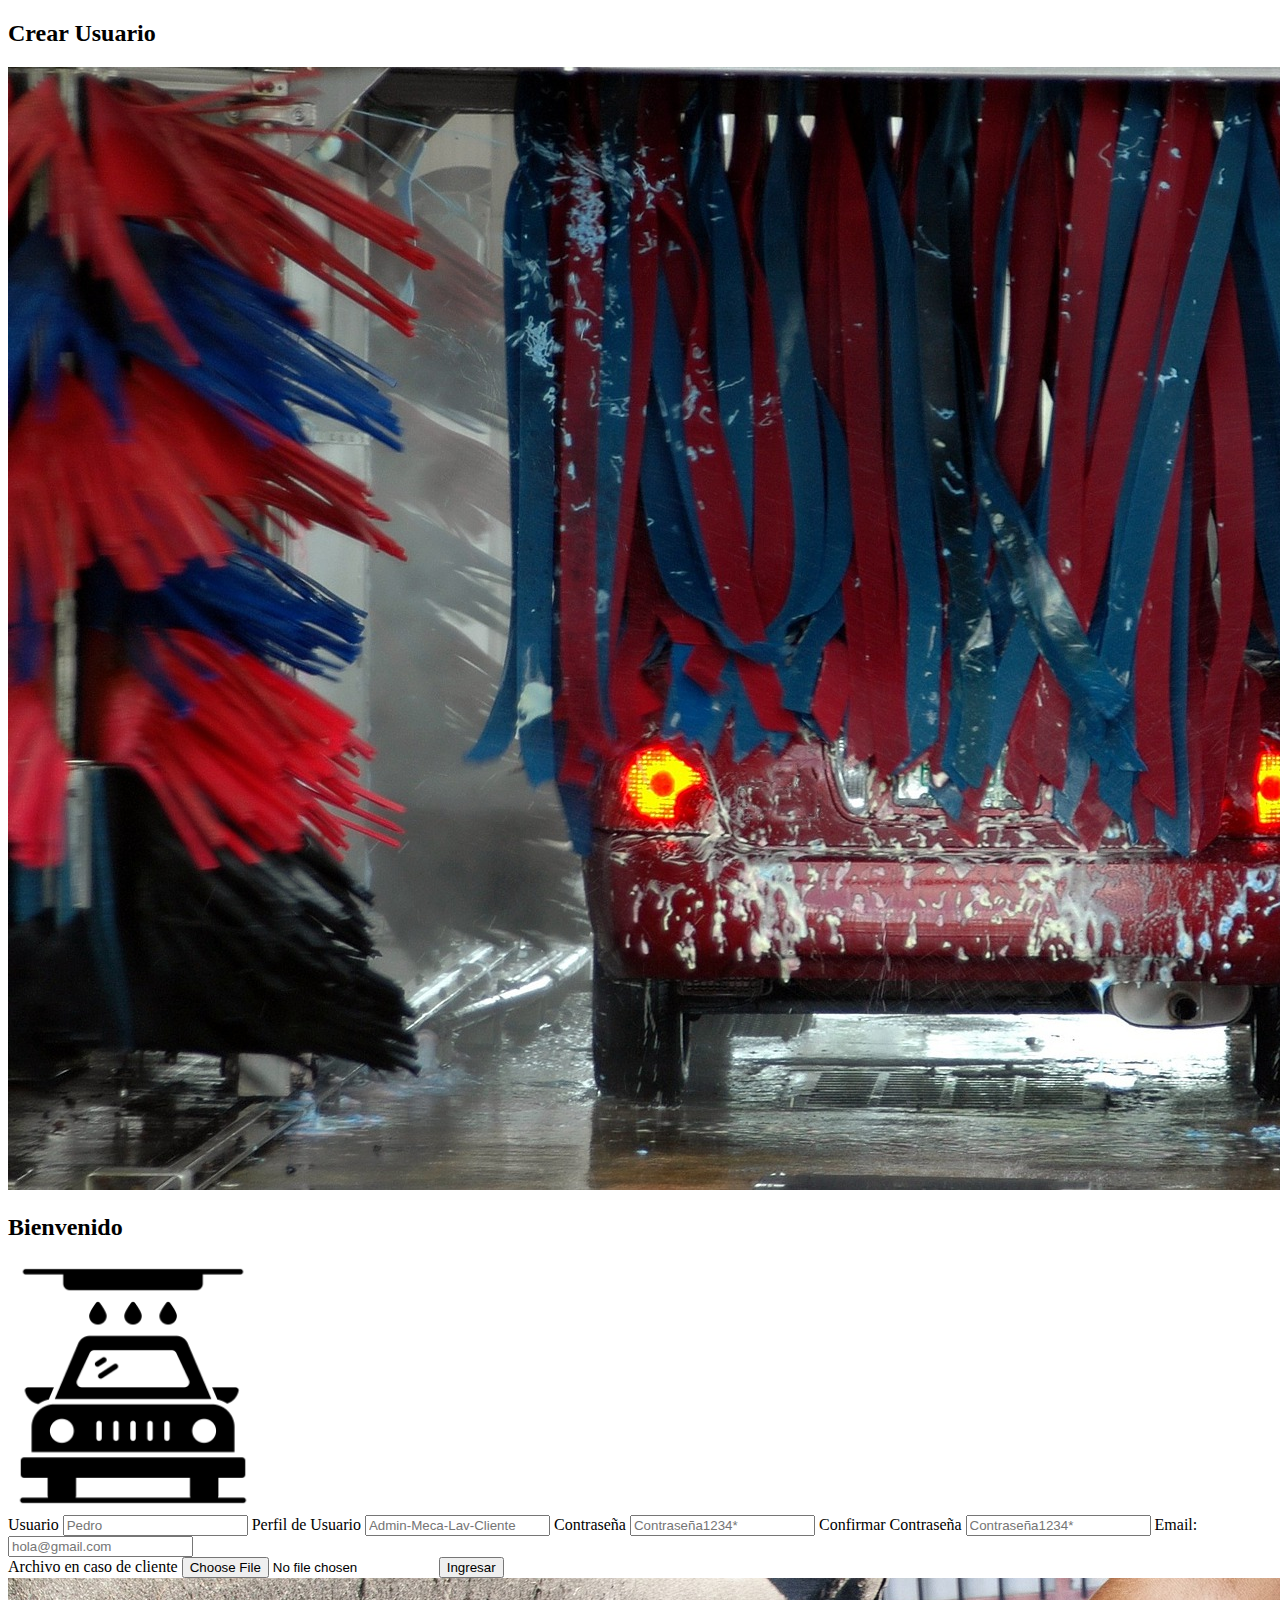
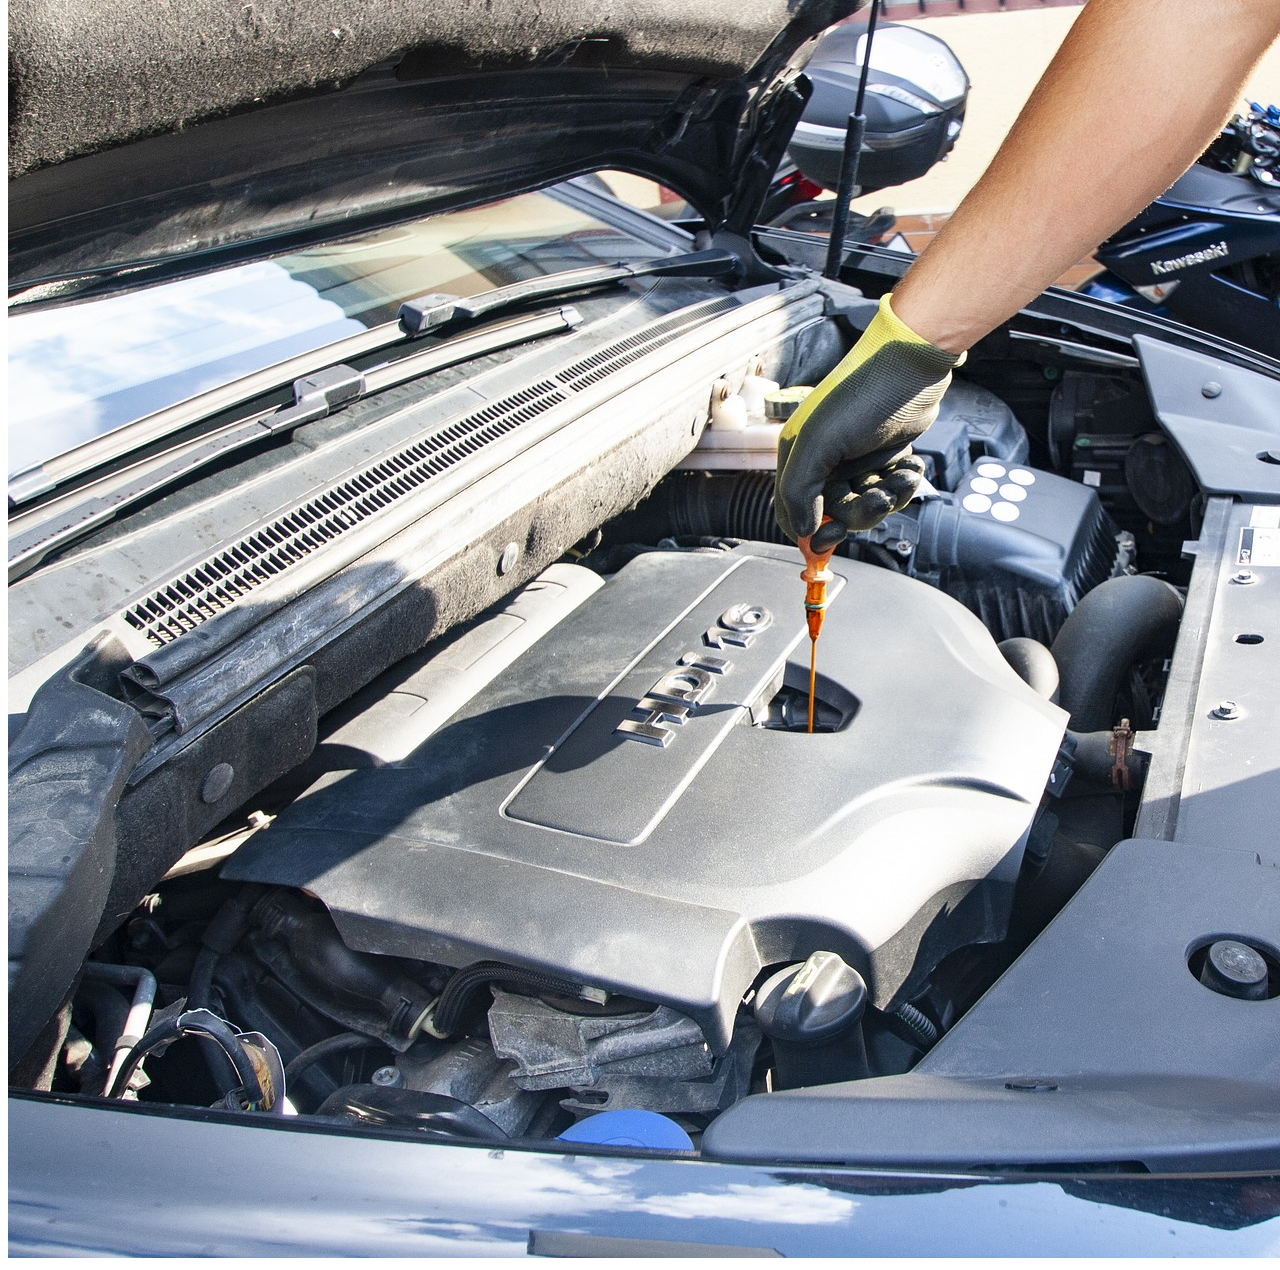
==== register.html @ 4fbe45ad "Add files via upload" ====
<!DOCTYPE html>
<html lang="en">

<head>
    <meta charset="UTF-8">
    <meta http-equiv="X-UA-Compatible" content="IE=edge">
    <meta name="viewport" content="width=device-width, initial-scale=1.0">
    <title>App -- Register</title>
    <link rel="stylesheet" href="css/register.css">
    <link rel="preconnect" href="https://fonts.googleapis.com">
    <link rel="preconnect" href="https://fonts.gstatic.com" crossorigin>
    <link href="https://fonts.googleapis.com/css2?family=Roboto&display=swap" rel="stylesheet">
</head>

<body>

    <h2 class="title_login">Crear Usuario</h2>
    <div class="cont_vertical grid">
        <div class="cont_vertical_img">
            <img src="img/car-wash_1.jpg" />
        </div>
        <div>
            <div class="cont_login">
                <h2>Bienvenido</h2>
                <img src="img/car-service.png" alt="" width="250px">
            </div>
            <div class="formulario cont_login">
                <form>
                    <div class="input">
                        <label>Usuario</label>
                        <input id="username" type="text" name="username" placeholder="Pedro" />
                        <label>Perfil de Usuario</label>
                        <input list="perfs" name="perfiles" id="perfiles" placeholder="Admin-Meca-Lav-Cliente">
                        <datalist id="perfs">
                            <option value="Admin"></option>
                            <option value="Mecánico"></option>
                            <option value="Lavandero"></option>
                            <option value="Cliente"></option>
                        </datalist>
                        <label>Contraseña</label>
                        <input id="password" type="password" name="password" placeholder="Contraseña1234*" />
                        <label>Confirmar Contraseña</label>
                        <input id="confpassword" type="password" name="password" placeholder="Contraseña1234*" />
                        <label>Email:</label>
                        <input id="email" type="email" name="email" placeholder="hola@gmail.com">
                    </div>
                    <div class="upsendFile">
                        <label>Archivo en caso de cliente</label>
                        <input id="File" type="file" accept=".xlsx" value="Seleccionar archivo" name="File" />
                        <button class="sendFile bttn_png_login" onclick="upfile()">Ingresar</button>
                    </div>
                </form>
            </div>
        </div>
        <div class="cont_vertical_img">
            <img src="img/car-mechanic_2.jpg" />
        </div>
    </div>
</body>

</html>
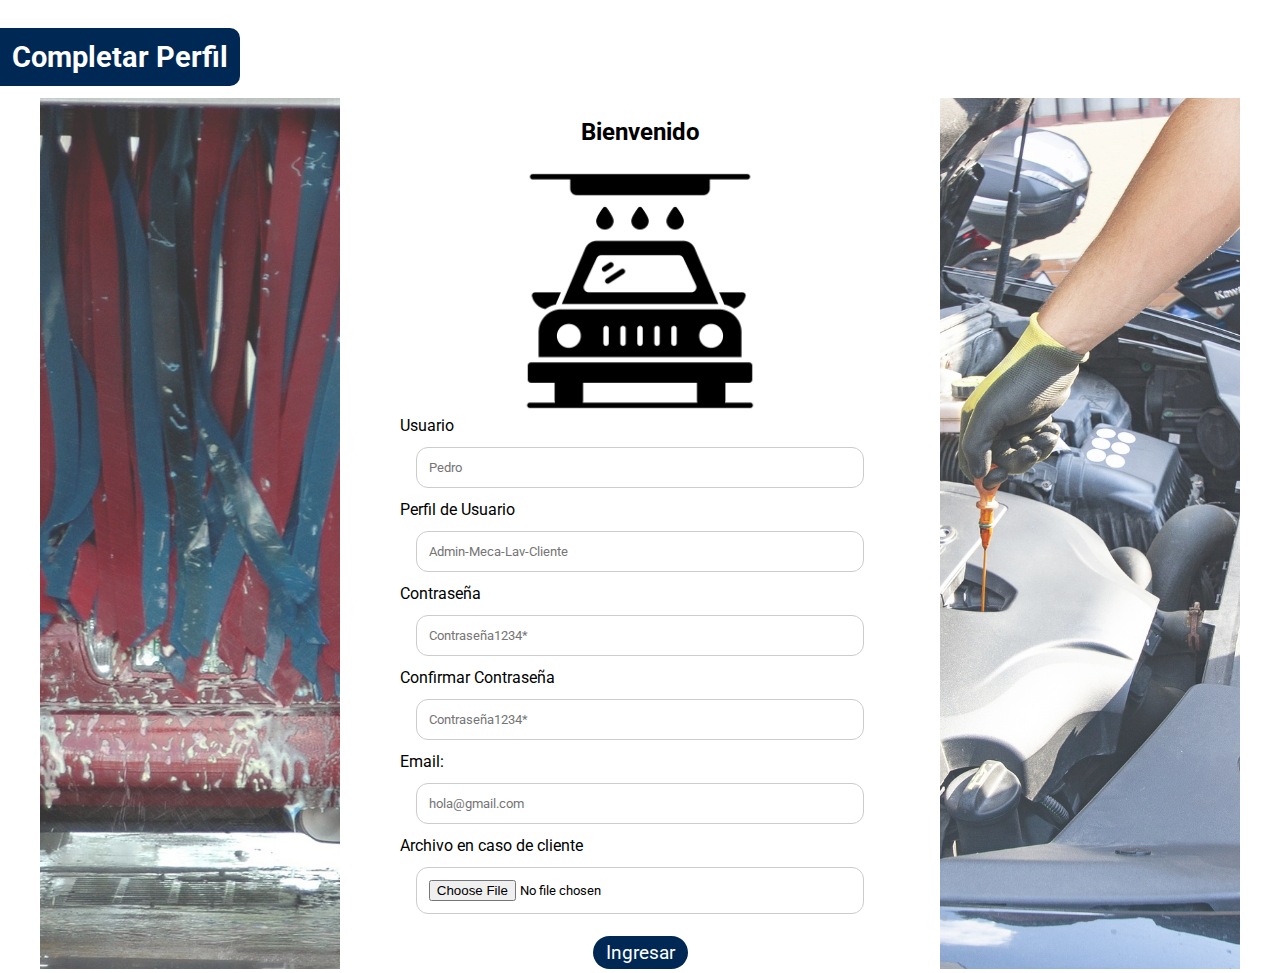
==== commit 6c1a7bf5: "Add files via upload" ====
--- a/register.html
+++ b/register.html
@@ -14,7 +14,7 @@
 
 <body>
 
-    <h2 class="title_login">Crear Usuario</h2>
+    <h2 class="title_login">Completar Perfil</h2>
     <div class="cont_vertical grid">
         <div class="cont_vertical_img">
             <img src="img/car-wash_1.jpg" />
--- a/css/register.css
+++ b/css/register.css
@@ -0,0 +1,91 @@
+*{
+    font-family: 'Roboto', sans-serif;
+}
+
+body{
+    margin: 0;
+}
+
+.grid{
+    display: grid;
+    grid-template-columns: 2fr 1fr 2fr;
+    margin-bottom: 12px;
+}
+
+.title_login{
+    margin: 28px 0 12px;
+    font-size: 1.8rem;
+    display: table;
+    background-color: #002855;
+    color: #ffffff;
+    padding: 12px 12px;
+    border-top-right-radius: 10px;
+    border-bottom-right-radius: 10px;
+}
+
+.cont_login{
+    width: 80%;
+    /* max-width: 800px; */
+    margin: auto;
+}
+
+.cont_login h2{
+    text-align: center;
+}
+
+.cont_login img{
+    margin: auto;
+    display: block;
+}
+
+.cont_login label{
+    text-align: left;
+    font-family: 'Roboto', sans-serif;
+}
+
+.cont_login input{
+    display: block;
+    width: 88%;
+    padding: 12px;
+    margin: 12px auto;
+    border-radius: 12px;
+    outline: none;
+    border: 1px solid #cccccc;
+}
+
+.bttn_png_login{
+    text-align: center;
+    margin: auto;
+    display: block;
+    margin: 22px auto 0px;
+    background-color: #002855;
+    color: #ffffff;
+    border-radius: 22px;
+    padding: 4px 12px;
+    border: 1px solid transparent;
+    cursor: pointer;
+    font-size: 1.2rem;
+    transition: all 0.5s ease-in-out;
+}
+
+.bttn_png_login:hover{
+    background-color: #008eaa;
+    color: #ffffff;
+}
+
+.cont_vertical{
+    max-width: 1200px;
+    margin: auto;
+}
+
+.grid{
+    display: grid;
+    grid-template-columns: 2fr 4fr 2fr;
+}
+
+.cont_vertical_img img{
+    width: 100%;
+    height: 100%;
+    object-fit: cover;
+    filter:opacity(0.8);
+}